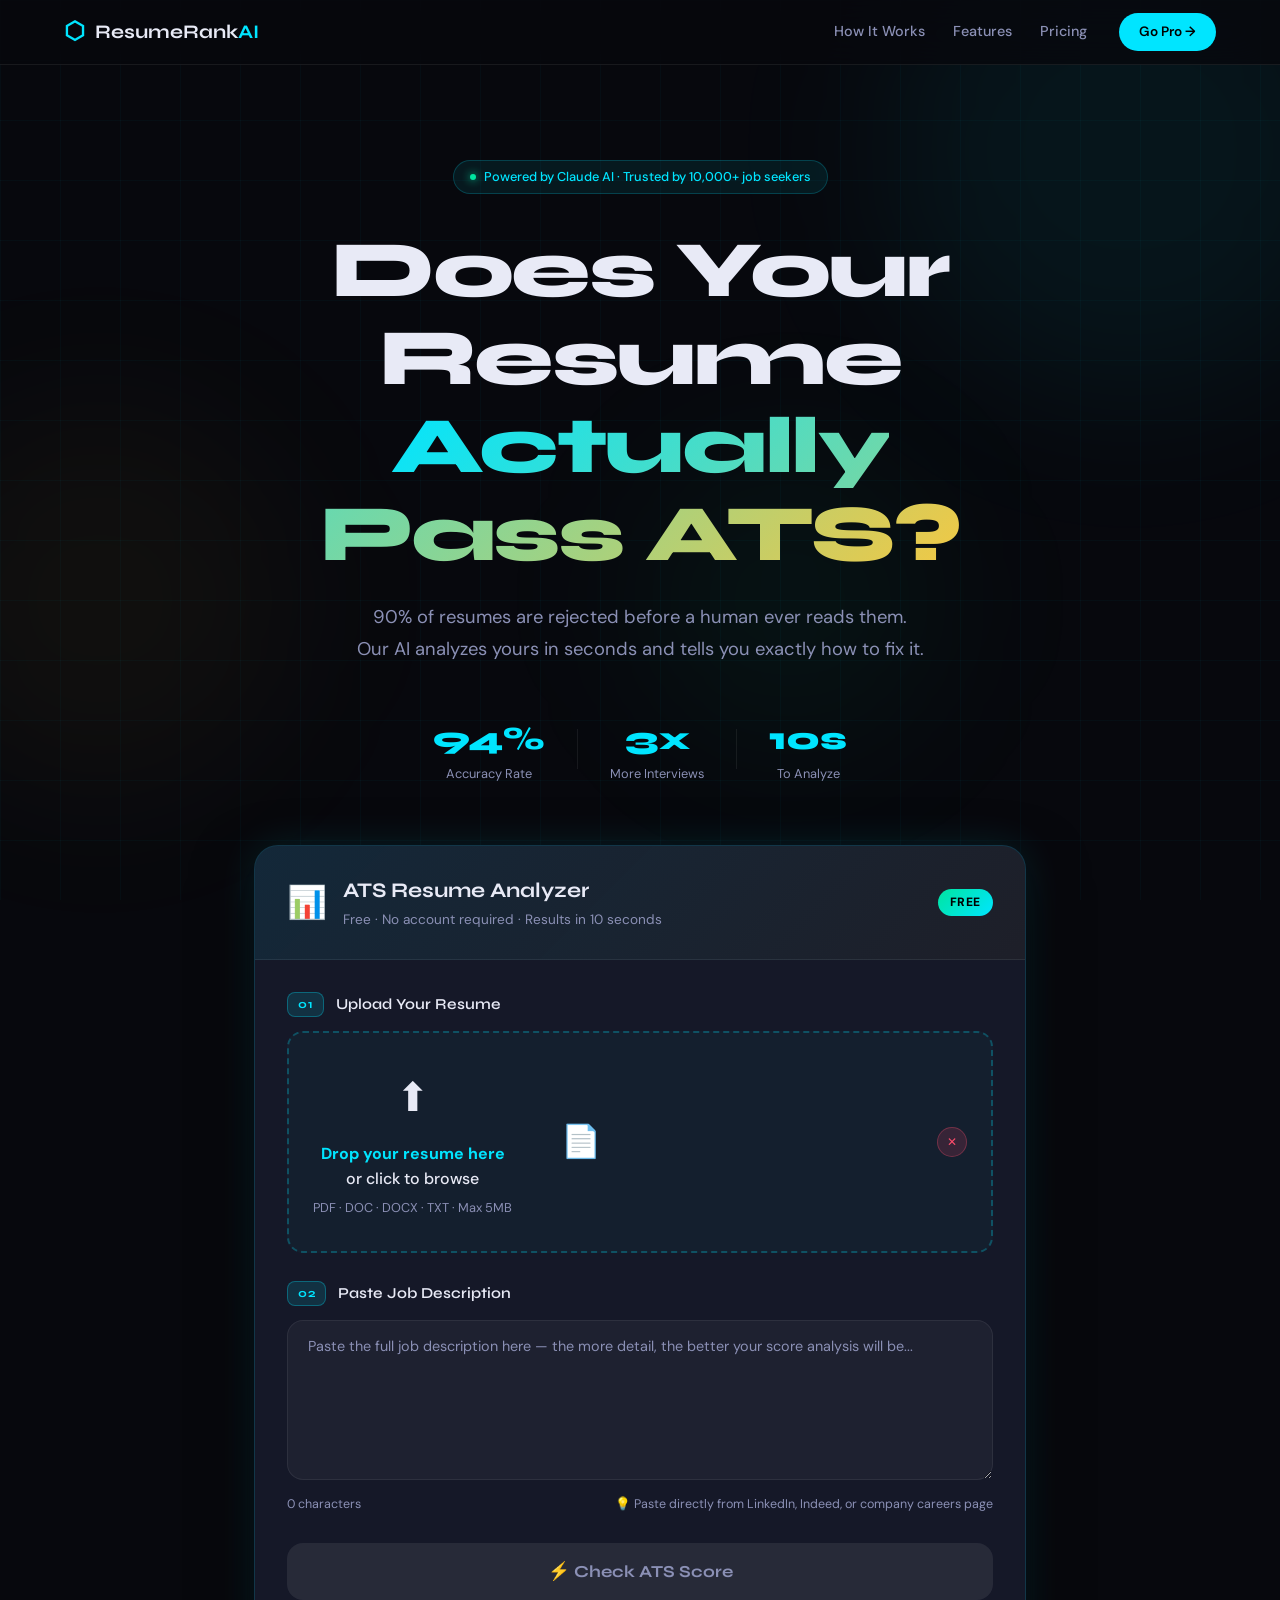
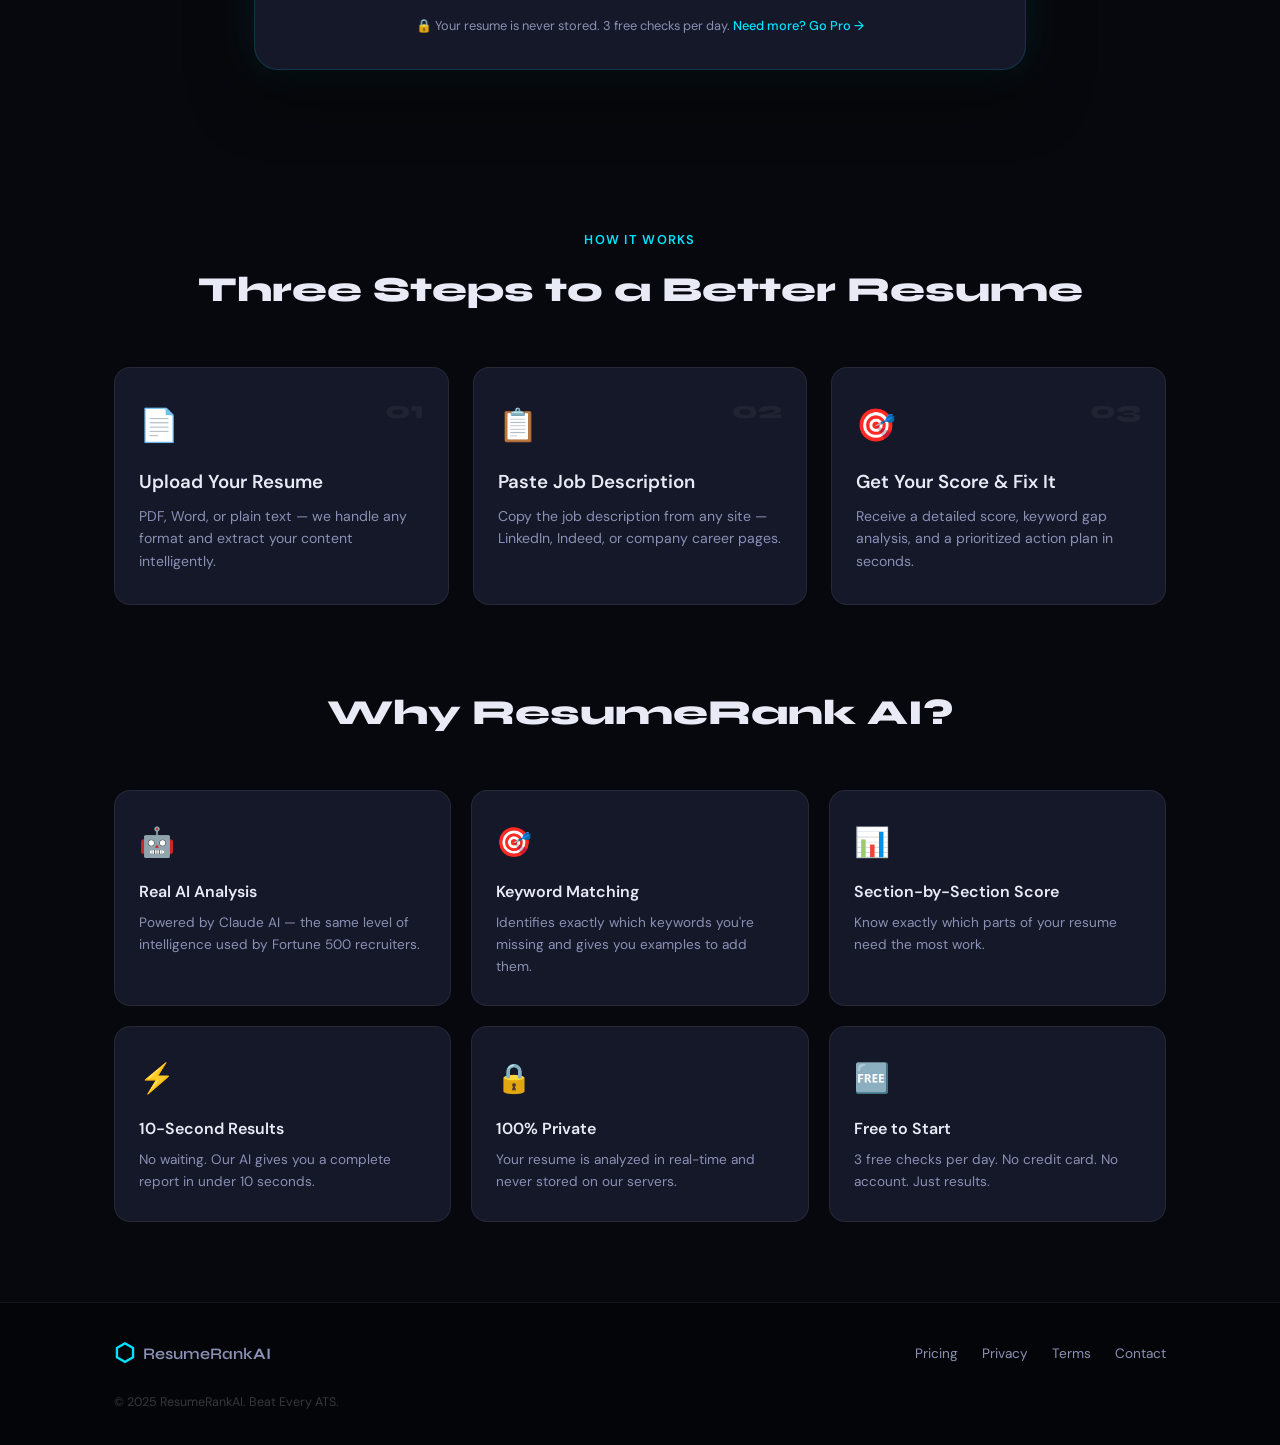
==== templates/index.html @ 1263a2ea "initial commit" ====
<!DOCTYPE html>
<html lang="en">
<head>
  <meta charset="UTF-8" />
  <meta name="viewport" content="width=device-width, initial-scale=1.0"/>
  <title>ResumeRank AI — Beat Every ATS System</title>
  <meta name="description" content="AI-powered ATS resume checker. Get your resume score, keyword analysis, and actionable suggestions to land more interviews."/>
  <link rel="preconnect" href="https://fonts.googleapis.com"/>
  <link href="https://fonts.googleapis.com/css2?family=Syne:wght@400;600;700;800&family=DM+Sans:ital,wght@0,300;0,400;0,500;1,300&display=swap" rel="stylesheet"/>
  <link rel="stylesheet" href="/static/css/style.css"/>
</head>
<body>

<!-- Animated background -->
<div class="bg-grid"></div>
<div class="orb orb-1"></div>
<div class="orb orb-2"></div>
<div class="orb orb-3"></div>

<!-- NAV -->
<nav class="navbar">
  <div class="nav-inner">
    <a href="/" class="logo">
      <span class="logo-icon">⬡</span>
      <span class="logo-text">ResumeRank<span class="logo-ai">AI</span></span>
    </a>
    <div class="nav-links">
      <a href="#how-it-works">How It Works</a>
      <a href="#features">Features</a>
      <a href="/pricing">Pricing</a>
    </div>
    <a href="/pricing" class="btn-nav">Go Pro →</a>
  </div>
</nav>

<!-- HERO -->
<section class="hero">
  <div class="hero-badge">
    <span class="badge-dot"></span>
    Powered by Claude AI · Trusted by 10,000+ job seekers
  </div>
  <h1 class="hero-title">
    Does Your Resume<br/>
    <span class="title-gradient">Actually Pass ATS?</span>
  </h1>
  <p class="hero-sub">
    90% of resumes are rejected before a human ever reads them.<br/>
    Our AI analyzes yours in seconds and tells you exactly how to fix it.
  </p>
  <div class="hero-stats">
    <div class="stat">
      <span class="stat-num">94%</span>
      <span class="stat-label">Accuracy Rate</span>
    </div>
    <div class="stat-divider"></div>
    <div class="stat">
      <span class="stat-num">3x</span>
      <span class="stat-label">More Interviews</span>
    </div>
    <div class="stat-divider"></div>
    <div class="stat">
      <span class="stat-num">10s</span>
      <span class="stat-label">To Analyze</span>
    </div>
  </div>
</section>

<!-- MAIN CHECKER CARD -->
<section class="checker-section">
  <div class="checker-card">
    <div class="card-header">
      <div class="card-title-row">
        <div class="card-icon">📊</div>
        <div>
          <h2 class="card-title">ATS Resume Analyzer</h2>
          <p class="card-subtitle">Free · No account required · Results in 10 seconds</p>
        </div>
        <div class="free-badge">FREE</div>
      </div>
    </div>

    <form id="ats-form" class="checker-form" enctype="multipart/form-data">

      <!-- STEP 1: Upload -->
      <div class="form-step active" id="step-upload">
        <div class="step-label"><span class="step-num">01</span> Upload Your Resume</div>
        <div class="drop-zone" id="drop-zone">
          <div class="drop-content" id="drop-content">
            <div class="drop-icon">⬆</div>
            <div class="drop-text">
              <strong>Drop your resume here</strong> or click to browse
            </div>
            <div class="drop-formats">PDF · DOC · DOCX · TXT · Max 5MB</div>
          </div>
          <div class="drop-preview" id="drop-preview" style="display:none;">
            <span class="file-icon" id="file-icon">📄</span>
            <div class="file-info">
              <span class="file-name" id="file-name"></span>
              <span class="file-size" id="file-size"></span>
            </div>
            <button type="button" class="file-remove" id="file-remove">✕</button>
          </div>
          <input type="file" id="resume-input" name="resume" accept=".pdf,.doc,.docx,.txt" hidden/>
        </div>
      </div>

      <!-- STEP 2: Job Description -->
      <div class="form-step" id="step-jd">
        <div class="step-label"><span class="step-num">02</span> Paste Job Description</div>
        <div class="jd-wrapper">
          <textarea
            id="job-description"
            name="job_description"
            placeholder="Paste the full job description here — the more detail, the better your score analysis will be..."
            rows="7"
          ></textarea>
          <div class="jd-footer">
            <span class="char-count" id="char-count">0 characters</span>
            <span class="jd-tip">💡 Paste directly from LinkedIn, Indeed, or company careers page</span>
          </div>
        </div>
      </div>

      <!-- SUBMIT -->
      <button type="submit" class="btn-check" id="check-btn" disabled>
        <span class="btn-text">
          <span class="btn-icon">⚡</span>
          Check ATS Score
        </span>
        <span class="btn-loading" style="display:none;">
          <span class="spinner"></span>
          Analyzing with AI...
        </span>
      </button>

      <p class="form-footer">
        🔒 Your resume is never stored. 3 free checks per day.
        <a href="/pricing">Need more? Go Pro →</a>
      </p>
    </form>
  </div>
</section>

<!-- RESULTS SECTION -->
<section class="results-section" id="results-section" style="display:none;">
  <div class="results-header">
    <h2 class="results-title">Your ATS Analysis Report</h2>
    <p class="results-sub">Here's how your resume performs against this job posting</p>
  </div>

  <!-- Score Card -->
  <div class="score-grid">
    <div class="score-card main-score">
      <div class="score-ring-wrapper">
        <svg class="score-ring" viewBox="0 0 120 120">
          <circle class="ring-bg" cx="60" cy="60" r="50"/>
          <circle class="ring-fill" id="ring-fill" cx="60" cy="60" r="50"
            stroke-dasharray="314"
            stroke-dashoffset="314"/>
        </svg>
        <div class="score-center">
          <span class="score-number" id="score-number">0</span>
          <span class="score-label">ATS Score</span>
        </div>
      </div>
      <div class="score-grade" id="score-grade">–</div>
      <p class="score-summary" id="score-summary"></p>
    </div>

    <div class="score-card keyword-card">
      <h3 class="mini-card-title">🎯 Keyword Match</h3>
      <div class="match-bar-wrapper">
        <div class="match-bar">
          <div class="match-fill" id="match-fill"></div>
        </div>
        <span class="match-pct" id="match-pct">0%</span>
      </div>
      <div class="keyword-groups">
        <div class="keyword-group">
          <span class="kg-label matched">✓ Matched</span>
          <div class="keyword-chips" id="matched-keywords"></div>
        </div>
        <div class="keyword-group">
          <span class="kg-label missing">✗ Missing</span>
          <div class="keyword-chips" id="missing-keywords"></div>
        </div>
      </div>
    </div>
  </div>

  <!-- Section Scores -->
  <div class="sections-card">
    <h3 class="section-card-title">📋 Resume Section Analysis</h3>
    <div class="sections-grid" id="sections-grid"></div>
  </div>

  <!-- Strengths & Quick Wins -->
  <div class="insights-grid">
    <div class="insights-card">
      <h3 class="insights-title">💪 Your Strengths</h3>
      <ul class="insights-list" id="strengths-list"></ul>
    </div>
    <div class="insights-card accent">
      <h3 class="insights-title">⚡ Quick Wins</h3>
      <ul class="insights-list" id="quickwins-list"></ul>
    </div>
  </div>

  <!-- Suggestions -->
  <div class="suggestions-card">
    <h3 class="suggestions-title">🚀 Action Plan — What To Improve</h3>
    <div class="suggestions-list" id="suggestions-list"></div>
  </div>

  <!-- CTA -->
  <div class="results-cta">
    <div class="cta-text">
      <h3>Want Unlimited Checks & Deeper Analysis?</h3>
      <p>Pro users get unlimited checks, cover letter analysis, LinkedIn optimization, and priority AI processing.</p>
    </div>
    <a href="/pricing" class="btn-pro">Upgrade to Pro →</a>
    <button class="btn-recheck" id="btn-recheck">Check Another Resume</button>
  </div>
</section>

<!-- HOW IT WORKS -->
<section class="how-section" id="how-it-works">
  <div class="how-label">How It Works</div>
  <h2 class="how-title">Three Steps to a Better Resume</h2>
  <div class="how-grid">
    <div class="how-card">
      <div class="how-num">01</div>
      <div class="how-icon">📄</div>
      <h3>Upload Your Resume</h3>
      <p>PDF, Word, or plain text — we handle any format and extract your content intelligently.</p>
    </div>
    <div class="how-card">
      <div class="how-num">02</div>
      <div class="how-icon">📋</div>
      <h3>Paste Job Description</h3>
      <p>Copy the job description from any site — LinkedIn, Indeed, or company career pages.</p>
    </div>
    <div class="how-card">
      <div class="how-num">03</div>
      <div class="how-icon">🎯</div>
      <h3>Get Your Score & Fix It</h3>
      <p>Receive a detailed score, keyword gap analysis, and a prioritized action plan in seconds.</p>
    </div>
  </div>
</section>

<!-- FEATURES -->
<section class="features-section" id="features">
  <h2 class="features-title">Why ResumeRank AI?</h2>
  <div class="features-grid">
    <div class="feature-card">
      <span class="feature-icon">🤖</span>
      <h4>Real AI Analysis</h4>
      <p>Powered by Claude AI — the same level of intelligence used by Fortune 500 recruiters.</p>
    </div>
    <div class="feature-card">
      <span class="feature-icon">🎯</span>
      <h4>Keyword Matching</h4>
      <p>Identifies exactly which keywords you're missing and gives you examples to add them.</p>
    </div>
    <div class="feature-card">
      <span class="feature-icon">📊</span>
      <h4>Section-by-Section Score</h4>
      <p>Know exactly which parts of your resume need the most work.</p>
    </div>
    <div class="feature-card">
      <span class="feature-icon">⚡</span>
      <h4>10-Second Results</h4>
      <p>No waiting. Our AI gives you a complete report in under 10 seconds.</p>
    </div>
    <div class="feature-card">
      <span class="feature-icon">🔒</span>
      <h4>100% Private</h4>
      <p>Your resume is analyzed in real-time and never stored on our servers.</p>
    </div>
    <div class="feature-card">
      <span class="feature-icon">🆓</span>
      <h4>Free to Start</h4>
      <p>3 free checks per day. No credit card. No account. Just results.</p>
    </div>
  </div>
</section>

<!-- FOOTER -->
<footer class="footer">
  <div class="footer-inner">
    <div class="footer-logo">
      <span class="logo-icon">⬡</span>
      <span>ResumeRank<strong>AI</strong></span>
    </div>
    <div class="footer-links">
      <a href="/pricing">Pricing</a>
      <a href="#">Privacy</a>
      <a href="#">Terms</a>
      <a href="#">Contact</a>
    </div>
    <p class="footer-copy">© 2025 ResumeRankAI. Beat Every ATS.</p>
  </div>
</footer>

<!-- ERROR TOAST -->
<div class="toast" id="error-toast">
  <span class="toast-icon">⚠</span>
  <span class="toast-msg" id="toast-msg"></span>
</div>

<script src="/static/js/main.js"></script>
</body>
</html>
---- static/css/style.css ----
/* ─── RESET & BASE ─────────────────────────────────── */
*, *::before, *::after { box-sizing: border-box; margin: 0; padding: 0; }

:root {
  --bg:      #07080d;
  --bg2:     #0d0f1a;
  --bg3:     #12152a;
  --surface: #151828;
  --border:  rgba(255,255,255,0.07);
  --cyan:    #00e5ff;
  --cyan2:   #00b8d9;
  --gold:    #f5c842;
  --green:   #00e5a0;
  --red:     #ff4d6d;
  --text:    #e8eaf6;
  --muted:   #8b90b5;
  --font-display: 'Syne', sans-serif;
  --font-body:    'DM Sans', sans-serif;
  --radius:  16px;
  --radius-sm: 8px;
  --shadow:  0 24px 60px rgba(0,0,0,0.5);
  --glow:    0 0 40px rgba(0,229,255,0.12);
}

html { scroll-behavior: smooth; }

body {
  background: var(--bg);
  color: var(--text);
  font-family: var(--font-body);
  font-size: 16px;
  line-height: 1.6;
  overflow-x: hidden;
  min-height: 100vh;
}

a { color: var(--cyan); text-decoration: none; }
a:hover { opacity: 0.85; }

/* ─── ANIMATED BACKGROUND ──────────────────────────── */
.bg-grid {
  position: fixed; inset: 0; z-index: 0;
  background-image:
    linear-gradient(rgba(0,229,255,0.03) 1px, transparent 1px),
    linear-gradient(90deg, rgba(0,229,255,0.03) 1px, transparent 1px);
  background-size: 60px 60px;
  pointer-events: none;
}

.orb {
  position: fixed; border-radius: 50%;
  filter: blur(80px); pointer-events: none; z-index: 0;
  animation: drift 20s ease-in-out infinite alternate;
}
.orb-1 { width: 500px; height: 500px; background: rgba(0,229,255,0.06); top: -100px; right: -100px; animation-delay: 0s; }
.orb-2 { width: 400px; height: 400px; background: rgba(245,200,66,0.04); bottom: 100px; left: -100px; animation-delay: -7s; }
.orb-3 { width: 300px; height: 300px; background: rgba(0,229,160,0.05); top: 50%; left: 50%; animation-delay: -14s; }

@keyframes drift {
  from { transform: translate(0, 0) scale(1); }
  to   { transform: translate(40px, 30px) scale(1.1); }
}

/* ─── NAVBAR ────────────────────────────────────────── */
.navbar {
  position: fixed; top: 0; left: 0; right: 0; z-index: 100;
  background: rgba(7,8,13,0.8);
  backdrop-filter: blur(20px);
  border-bottom: 1px solid var(--border);
}
.nav-inner {
  max-width: 1200px; margin: 0 auto; padding: 0 24px;
  display: flex; align-items: center; height: 64px; gap: 32px;
}
.logo {
  display: flex; align-items: center; gap: 10px;
  font-family: var(--font-display); font-weight: 700;
  font-size: 1.2rem; color: var(--text) !important;
}
.logo-icon { font-size: 1.5rem; color: var(--cyan); }
.logo-ai { color: var(--cyan); }
.nav-links {
  display: flex; gap: 28px; margin-left: auto;
}
.nav-links a {
  color: var(--muted); font-size: 0.9rem; font-weight: 500;
  transition: color 0.2s;
}
.nav-links a:hover { color: var(--text); }
.btn-nav {
  background: var(--cyan); color: #000 !important;
  padding: 8px 20px; border-radius: 100px;
  font-weight: 600; font-size: 0.85rem; white-space: nowrap;
  transition: opacity 0.2s, transform 0.2s;
}
.btn-nav:hover { opacity: 0.9; transform: translateY(-1px); }

/* ─── HERO ──────────────────────────────────────────── */
.hero {
  position: relative; z-index: 1;
  text-align: center;
  padding: 160px 24px 60px;
  max-width: 860px; margin: 0 auto;
}
.hero-badge {
  display: inline-flex; align-items: center; gap: 8px;
  background: rgba(0,229,255,0.08);
  border: 1px solid rgba(0,229,255,0.2);
  color: var(--cyan); border-radius: 100px;
  padding: 6px 16px; font-size: 0.8rem; font-weight: 500;
  margin-bottom: 32px;
  animation: fadeUp 0.6s ease both;
}
.badge-dot {
  width: 6px; height: 6px; background: var(--green);
  border-radius: 50%; box-shadow: 0 0 8px var(--green);
  animation: pulse 2s infinite;
}
@keyframes pulse {
  0%, 100% { opacity: 1; }
  50% { opacity: 0.4; }
}

.hero-title {
  font-family: var(--font-display); font-weight: 800;
  font-size: clamp(2.8rem, 7vw, 5rem);
  line-height: 1.1; letter-spacing: -0.03em;
  color: var(--text);
  animation: fadeUp 0.6s 0.1s ease both;
}
.title-gradient {
  background: linear-gradient(135deg, var(--cyan) 0%, var(--gold) 100%);
  -webkit-background-clip: text; -webkit-text-fill-color: transparent;
  background-clip: text;
}
.hero-sub {
  margin-top: 24px; font-size: 1.15rem;
  color: var(--muted); line-height: 1.7;
  animation: fadeUp 0.6s 0.2s ease both;
}
.hero-stats {
  display: flex; align-items: center; justify-content: center;
  gap: 32px; margin-top: 48px;
  animation: fadeUp 0.6s 0.3s ease both;
}
.stat { display: flex; flex-direction: column; align-items: center; }
.stat-num {
  font-family: var(--font-display); font-weight: 800;
  font-size: 2rem; color: var(--cyan);
}
.stat-label { font-size: 0.8rem; color: var(--muted); }
.stat-divider { width: 1px; height: 40px; background: var(--border); }

@keyframes fadeUp {
  from { opacity: 0; transform: translateY(20px); }
  to   { opacity: 1; transform: translateY(0); }
}

/* ─── CHECKER CARD ──────────────────────────────────── */
.checker-section {
  position: relative; z-index: 1;
  max-width: 820px; margin: 0 auto;
  padding: 0 24px 80px;
}
.checker-card {
  background: var(--surface);
  border: 1px solid rgba(0,229,255,0.15);
  border-radius: 24px;
  box-shadow: var(--shadow), var(--glow);
  overflow: hidden;
  animation: fadeUp 0.6s 0.4s ease both;
}
.card-header {
  background: linear-gradient(135deg, rgba(0,229,255,0.08), rgba(245,200,66,0.04));
  padding: 28px 32px;
  border-bottom: 1px solid var(--border);
}
.card-title-row {
  display: flex; align-items: center; gap: 16px;
}
.card-icon { font-size: 2rem; }
.card-title {
  font-family: var(--font-display); font-weight: 700;
  font-size: 1.3rem;
}
.card-subtitle { color: var(--muted); font-size: 0.85rem; margin-top: 2px; }
.free-badge {
  margin-left: auto;
  background: linear-gradient(135deg, var(--green), var(--cyan));
  color: #000; font-weight: 800; font-size: 0.75rem;
  padding: 4px 12px; border-radius: 100px; letter-spacing: 0.05em;
}

.checker-form { padding: 32px; display: flex; flex-direction: column; gap: 28px; }

.form-step { animation: fadeUp 0.4s ease both; }
.step-label {
  display: flex; align-items: center; gap: 12px;
  font-family: var(--font-display); font-weight: 600;
  font-size: 0.95rem; margin-bottom: 14px;
}
.step-num {
  background: rgba(0,229,255,0.12); color: var(--cyan);
  border: 1px solid rgba(0,229,255,0.3);
  border-radius: 8px; padding: 2px 10px;
  font-size: 0.75rem; font-weight: 700; letter-spacing: 0.05em;
}

/* Drop Zone */
.drop-zone {
  border: 2px dashed rgba(0,229,255,0.25);
  border-radius: var(--radius);
  background: rgba(0,229,255,0.03);
  cursor: pointer; transition: all 0.3s;
  position: relative; min-height: 140px;
  display: flex; align-items: center; justify-content: center;
}
.drop-zone:hover, .drop-zone.drag-over {
  border-color: var(--cyan);
  background: rgba(0,229,255,0.07);
  box-shadow: 0 0 20px rgba(0,229,255,0.1);
}
.drop-content {
  text-align: center; padding: 32px 24px;
}
.drop-icon {
  font-size: 2.5rem; margin-bottom: 12px;
  animation: bounce 2s ease-in-out infinite;
}
@keyframes bounce {
  0%, 100% { transform: translateY(0); }
  50% { transform: translateY(-6px); }
}
.drop-text { font-weight: 500; margin-bottom: 6px; }
.drop-text strong { color: var(--cyan); }
.drop-formats { font-size: 0.8rem; color: var(--muted); }

.drop-preview {
  display: flex !important; align-items: center; gap: 16px;
  padding: 20px 24px; width: 100%;
}
.file-icon { font-size: 2rem; }
.file-info { flex: 1; }
.file-name { display: block; font-weight: 600; color: var(--text); }
.file-size { font-size: 0.8rem; color: var(--muted); }
.file-remove {
  background: rgba(255,77,109,0.15); border: 1px solid rgba(255,77,109,0.3);
  color: var(--red); border-radius: 50%; width: 30px; height: 30px;
  cursor: pointer; font-size: 0.75rem; transition: all 0.2s;
  display: flex; align-items: center; justify-content: center;
}
.file-remove:hover { background: rgba(255,77,109,0.3); }

/* Textarea */
.jd-wrapper { position: relative; }
textarea {
  width: 100%; background: rgba(255,255,255,0.04);
  border: 1px solid var(--border); border-radius: var(--radius);
  color: var(--text); font-family: var(--font-body); font-size: 0.9rem;
  padding: 16px 20px; resize: vertical; min-height: 160px;
  transition: border-color 0.2s;
  outline: none;
}
textarea::placeholder { color: var(--muted); }
textarea:focus { border-color: rgba(0,229,255,0.4); box-shadow: 0 0 0 3px rgba(0,229,255,0.08); }
.jd-footer {
  display: flex; justify-content: space-between; align-items: center;
  margin-top: 8px; font-size: 0.78rem; color: var(--muted);
  flex-wrap: wrap; gap: 8px;
}

/* Check Button */
.btn-check {
  width: 100%;
  background: linear-gradient(135deg, var(--cyan) 0%, var(--cyan2) 100%);
  color: #000; font-family: var(--font-display); font-weight: 700;
  font-size: 1.05rem; border: none; border-radius: var(--radius);
  padding: 18px 32px; cursor: pointer;
  transition: all 0.3s; position: relative; overflow: hidden;
  display: flex; align-items: center; justify-content: center; gap: 10px;
}
.btn-check:disabled {
  background: rgba(255,255,255,0.08);
  color: var(--muted); cursor: not-allowed;
}
.btn-check:not(:disabled):hover {
  transform: translateY(-2px);
  box-shadow: 0 12px 40px rgba(0,229,255,0.35);
}
.btn-check:not(:disabled)::after {
  content: ''; position: absolute; inset: 0;
  background: linear-gradient(135deg, rgba(255,255,255,0.15), transparent);
  pointer-events: none;
}
.btn-icon { font-size: 1.1rem; }
.btn-loading { display: flex; align-items: center; gap: 12px; }

/* Spinner */
.spinner {
  width: 18px; height: 18px; border: 2px solid rgba(0,0,0,0.3);
  border-top-color: #000; border-radius: 50%;
  animation: spin 0.8s linear infinite; display: inline-block;
}
@keyframes spin { to { transform: rotate(360deg); } }

.form-footer {
  text-align: center; font-size: 0.8rem; color: var(--muted);
  margin-top: -12px;
}
.form-footer a { color: var(--cyan); font-weight: 500; }

/* ─── RESULTS SECTION ───────────────────────────────── */
.results-section {
  position: relative; z-index: 1;
  max-width: 960px; margin: 0 auto;
  padding: 0 24px 80px;
  animation: fadeUp 0.6s ease both;
}
.results-header {
  text-align: center; margin-bottom: 40px;
}
.results-title {
  font-family: var(--font-display); font-weight: 800; font-size: 2rem;
}
.results-sub { color: var(--muted); margin-top: 8px; }

/* Score Grid */
.score-grid {
  display: grid; grid-template-columns: 1fr 1.6fr;
  gap: 20px; margin-bottom: 20px;
}
.score-card {
  background: var(--surface);
  border: 1px solid var(--border);
  border-radius: var(--radius); padding: 28px;
}
.main-score {
  display: flex; flex-direction: column; align-items: center; text-align: center;
  border-color: rgba(0,229,255,0.2);
  box-shadow: var(--glow);
}
.score-ring-wrapper { position: relative; width: 140px; height: 140px; }
.score-ring { transform: rotate(-90deg); }
.ring-bg { fill: none; stroke: rgba(255,255,255,0.06); stroke-width: 8; }
.ring-fill {
  fill: none; stroke: var(--cyan); stroke-width: 8;
  stroke-linecap: round;
  transition: stroke-dashoffset 1.5s cubic-bezier(0.4, 0, 0.2, 1);
  filter: drop-shadow(0 0 6px var(--cyan));
}
.score-center {
  position: absolute; inset: 0;
  display: flex; flex-direction: column; align-items: center; justify-content: center;
}
.score-number {
  font-family: var(--font-display); font-weight: 800; font-size: 2.2rem;
  color: var(--cyan); line-height: 1;
}
.score-label { font-size: 0.7rem; color: var(--muted); margin-top: 2px; }
.score-grade {
  font-family: var(--font-display); font-weight: 800; font-size: 3rem;
  color: var(--gold); margin-top: 12px;
}
.score-summary {
  font-size: 0.85rem; color: var(--muted); margin-top: 12px; line-height: 1.5;
}

/* Keyword Card */
.keyword-card h3 { color: var(--text); margin-bottom: 16px; font-size: 1rem; }
.mini-card-title { font-weight: 600; font-size: 1rem; margin-bottom: 16px; }
.match-bar-wrapper {
  display: flex; align-items: center; gap: 12px; margin-bottom: 20px;
}
.match-bar {
  flex: 1; height: 8px; background: rgba(255,255,255,0.08); border-radius: 100px; overflow: hidden;
}
.match-fill {
  height: 100%; background: linear-gradient(90deg, var(--cyan), var(--green));
  border-radius: 100px; transition: width 1s ease; width: 0%;
}
.match-pct { font-weight: 700; color: var(--cyan); font-size: 0.9rem; white-space: nowrap; }
.keyword-groups { display: flex; flex-direction: column; gap: 16px; }
.keyword-group {}
.kg-label {
  font-size: 0.75rem; font-weight: 600; letter-spacing: 0.04em;
  display: block; margin-bottom: 8px;
}
.kg-label.matched { color: var(--green); }
.kg-label.missing { color: var(--red); }
.keyword-chips { display: flex; flex-wrap: wrap; gap: 6px; }
.chip {
  font-size: 0.75rem; padding: 3px 10px; border-radius: 100px;
  font-weight: 500;
}
.chip-match { background: rgba(0,229,160,0.12); color: var(--green); border: 1px solid rgba(0,229,160,0.25); }
.chip-miss  { background: rgba(255,77,109,0.1); color: var(--red); border: 1px solid rgba(255,77,109,0.25); }

/* Sections Card */
.sections-card {
  background: var(--surface); border: 1px solid var(--border);
  border-radius: var(--radius); padding: 28px; margin-bottom: 20px;
}
.section-card-title { font-weight: 600; margin-bottom: 20px; }
.sections-grid { display: grid; grid-template-columns: repeat(auto-fit, minmax(160px, 1fr)); gap: 16px; }
.section-item {
  background: rgba(255,255,255,0.03); border-radius: var(--radius-sm);
  padding: 16px; display: flex; flex-direction: column; gap: 8px;
}
.section-name { font-size: 0.8rem; color: var(--muted); }
.section-bar {
  height: 4px; background: rgba(255,255,255,0.08); border-radius: 100px; overflow: hidden;
}
.section-bar-fill { height: 100%; border-radius: 100px; transition: width 1s ease; }
.bar-good { background: var(--green); }
.bar-warn { background: var(--gold); }
.bar-miss { background: var(--red); }
.section-score { font-family: var(--font-display); font-weight: 700; font-size: 1.1rem; }
.section-note { font-size: 0.75rem; color: var(--muted); line-height: 1.4; }

/* Insights Grid */
.insights-grid { display: grid; grid-template-columns: 1fr 1fr; gap: 20px; margin-bottom: 20px; }
.insights-card {
  background: var(--surface); border: 1px solid var(--border);
  border-radius: var(--radius); padding: 24px;
}
.insights-card.accent { border-color: rgba(0,229,255,0.2); }
.insights-title { font-weight: 600; margin-bottom: 16px; font-size: 1rem; }
.insights-list { list-style: none; display: flex; flex-direction: column; gap: 10px; }
.insights-list li {
  font-size: 0.88rem; color: var(--muted); padding-left: 20px; position: relative; line-height: 1.5;
}
.insights-list li::before {
  content: '→'; position: absolute; left: 0; color: var(--cyan);
}

/* Suggestions */
.suggestions-card {
  background: var(--surface); border: 1px solid var(--border);
  border-radius: var(--radius); padding: 28px; margin-bottom: 24px;
}
.suggestions-title { font-weight: 600; margin-bottom: 20px; }
.suggestion-item {
  border: 1px solid var(--border); border-radius: var(--radius-sm);
  padding: 18px 20px; margin-bottom: 12px;
  display: grid; grid-template-columns: auto 1fr; gap: 14px;
  transition: border-color 0.2s;
}
.suggestion-item:hover { border-color: rgba(0,229,255,0.2); }
.priority-badge {
  font-size: 0.7rem; font-weight: 700; letter-spacing: 0.05em;
  padding: 3px 10px; border-radius: 100px; height: fit-content; white-space: nowrap;
}
.priority-high { background: rgba(255,77,109,0.15); color: var(--red); border: 1px solid rgba(255,77,109,0.3); }
.priority-medium { background: rgba(245,200,66,0.15); color: var(--gold); border: 1px solid rgba(245,200,66,0.3); }
.priority-low { background: rgba(0,229,160,0.12); color: var(--green); border: 1px solid rgba(0,229,160,0.25); }
.suggestion-body {}
.suggestion-cat { font-size: 0.72rem; color: var(--muted); text-transform: uppercase; letter-spacing: 0.05em; margin-bottom: 4px; }
.suggestion-title { font-weight: 600; font-size: 0.95rem; margin-bottom: 4px; }
.suggestion-desc { font-size: 0.85rem; color: var(--muted); line-height: 1.5; }
.suggestion-example {
  margin-top: 8px; font-size: 0.8rem;
  background: rgba(0,229,255,0.06); border-left: 2px solid var(--cyan);
  padding: 6px 12px; border-radius: 0 6px 6px 0; color: var(--text);
}

/* Results CTA */
.results-cta {
  background: linear-gradient(135deg, rgba(0,229,255,0.08), rgba(245,200,66,0.05));
  border: 1px solid rgba(0,229,255,0.2);
  border-radius: var(--radius); padding: 32px;
  display: flex; align-items: center; gap: 24px; flex-wrap: wrap;
}
.cta-text { flex: 1; min-width: 200px; }
.cta-text h3 { font-family: var(--font-display); font-weight: 700; margin-bottom: 6px; }
.cta-text p { font-size: 0.85rem; color: var(--muted); }
.btn-pro {
  background: linear-gradient(135deg, var(--gold), #e5a000);
  color: #000 !important; font-weight: 700; font-size: 0.9rem;
  padding: 12px 28px; border-radius: 100px;
  transition: all 0.2s; white-space: nowrap;
}
.btn-pro:hover { transform: translateY(-2px); box-shadow: 0 8px 30px rgba(245,200,66,0.35); }
.btn-recheck {
  background: transparent; border: 1px solid var(--border);
  color: var(--muted); font-size: 0.85rem; padding: 12px 24px;
  border-radius: 100px; cursor: pointer; transition: all 0.2s;
  font-family: var(--font-body);
}
.btn-recheck:hover { border-color: var(--text); color: var(--text); }

/* ─── HOW IT WORKS ──────────────────────────────────── */
.how-section {
  position: relative; z-index: 1;
  max-width: 1100px; margin: 0 auto; padding: 80px 24px;
  text-align: center;
}
.how-label {
  color: var(--cyan); font-size: 0.8rem; font-weight: 600;
  letter-spacing: 0.1em; text-transform: uppercase; margin-bottom: 12px;
}
.how-title {
  font-family: var(--font-display); font-weight: 800; font-size: 2.2rem;
  margin-bottom: 48px;
}
.how-grid { display: grid; grid-template-columns: repeat(3, 1fr); gap: 24px; }
.how-card {
  background: var(--surface); border: 1px solid var(--border);
  border-radius: var(--radius); padding: 32px 24px; text-align: left;
  position: relative; transition: border-color 0.3s, transform 0.3s;
}
.how-card:hover { border-color: rgba(0,229,255,0.3); transform: translateY(-4px); }
.how-num {
  position: absolute; top: 24px; right: 24px;
  font-family: var(--font-display); font-weight: 800; font-size: 1.5rem;
  color: rgba(255,255,255,0.05);
}
.how-icon { font-size: 2rem; margin-bottom: 16px; }
.how-card h3 { font-weight: 600; margin-bottom: 8px; }
.how-card p { font-size: 0.88rem; color: var(--muted); line-height: 1.6; }

/* ─── FEATURES ──────────────────────────────────────── */
.features-section {
  position: relative; z-index: 1;
  max-width: 1100px; margin: 0 auto; padding: 0 24px 80px;
  text-align: center;
}
.features-title {
  font-family: var(--font-display); font-weight: 800; font-size: 2.2rem;
  margin-bottom: 48px;
}
.features-grid { display: grid; grid-template-columns: repeat(3, 1fr); gap: 20px; }
.feature-card {
  background: var(--surface); border: 1px solid var(--border);
  border-radius: var(--radius); padding: 28px 24px; text-align: left;
  transition: all 0.3s;
}
.feature-card:hover { border-color: rgba(0,229,255,0.25); transform: translateY(-3px); }
.feature-icon { font-size: 1.8rem; display: block; margin-bottom: 14px; }
.feature-card h4 { font-weight: 600; margin-bottom: 8px; }
.feature-card p { font-size: 0.85rem; color: var(--muted); line-height: 1.6; }

/* ─── PRICING ───────────────────────────────────────── */
.pricing-hero {
  position: relative; z-index: 1;
  text-align: center; padding: 140px 24px 60px;
}
.pricing-badge {
  display: inline-block;
  background: rgba(0,229,255,0.08); border: 1px solid rgba(0,229,255,0.2);
  color: var(--cyan); border-radius: 100px; padding: 6px 20px;
  font-size: 0.8rem; font-weight: 600; margin-bottom: 20px;
}
.pricing-title {
  font-family: var(--font-display); font-weight: 800; font-size: 3rem;
  margin-bottom: 16px;
}
.pricing-sub { color: var(--muted); font-size: 1.1rem; }

.pricing-section {
  position: relative; z-index: 1;
  max-width: 1100px; margin: 0 auto; padding: 0 24px 80px;
}
.pricing-grid {
  display: grid; grid-template-columns: 1fr 1.1fr 1fr;
  gap: 20px; margin-bottom: 80px; align-items: start;
}
.pricing-card {
  background: var(--surface); border: 1px solid var(--border);
  border-radius: 20px; padding: 32px 28px; position: relative;
  transition: all 0.3s;
}
.pricing-card:hover { transform: translateY(-4px); }
.pricing-card.featured {
  border-color: rgba(0,229,255,0.35);
  box-shadow: var(--glow);
  background: linear-gradient(160deg, rgba(0,229,255,0.06) 0%, var(--surface) 100%);
}
.plan-badge-top {
  position: absolute; top: -12px; left: 50%; transform: translateX(-50%);
  background: var(--cyan); color: #000; font-size: 0.72rem; font-weight: 700;
  padding: 4px 16px; border-radius: 100px; white-space: nowrap;
}
.plan-header { text-align: center; margin-bottom: 24px; }
.plan-icon { font-size: 2rem; display: block; margin-bottom: 12px; }
.plan-name { font-family: var(--font-display); font-weight: 700; font-size: 1.3rem; margin-bottom: 12px; }
.plan-price { margin-bottom: 8px; }
.price-num {
  font-family: var(--font-display); font-weight: 800; font-size: 3rem;
  color: var(--text);
}
.pricing-card.featured .price-num { color: var(--cyan); }
.price-per { color: var(--muted); font-size: 0.9rem; }
.plan-desc { color: var(--muted); font-size: 0.85rem; }
.plan-features { list-style: none; margin-bottom: 28px; display: flex; flex-direction: column; gap: 10px; }
.feat-item { font-size: 0.88rem; padding: 4px 0; }
.feat-item.included { color: var(--text); }
.feat-item.excluded { color: rgba(255,255,255,0.2); }
.btn-plan {
  display: block; text-align: center; padding: 14px 24px;
  border-radius: 12px; font-weight: 700; font-size: 0.95rem;
  transition: all 0.2s; cursor: pointer;
}
.btn-plan.free {
  background: rgba(255,255,255,0.08); color: var(--text);
  border: 1px solid var(--border);
}
.btn-plan.free:hover { background: rgba(255,255,255,0.14); }
.btn-plan.pro {
  background: linear-gradient(135deg, var(--cyan), var(--cyan2));
  color: #000 !important;
}
.btn-plan.pro:hover { transform: translateY(-2px); box-shadow: 0 8px 30px rgba(0,229,255,0.35); }
.btn-plan.enterprise {
  background: rgba(245,200,66,0.12); color: var(--gold);
  border: 1px solid rgba(245,200,66,0.3);
}
.btn-plan.enterprise:hover { background: rgba(245,200,66,0.2); }
.plan-guarantee { text-align: center; font-size: 0.78rem; color: var(--muted); margin-top: 10px; }

/* FAQ */
.faq-section { margin-top: 48px; }
.faq-title {
  font-family: var(--font-display); font-weight: 700; font-size: 1.8rem;
  text-align: center; margin-bottom: 36px;
}
.faq-grid { display: grid; grid-template-columns: 1fr 1fr; gap: 20px; }
.faq-item {
  background: var(--surface); border: 1px solid var(--border);
  border-radius: var(--radius); padding: 24px;
}
.faq-item h4 { font-weight: 600; margin-bottom: 8px; font-size: 0.95rem; }
.faq-item p { font-size: 0.85rem; color: var(--muted); line-height: 1.6; }

/* ─── FOOTER ────────────────────────────────────────── */
.footer {
  position: relative; z-index: 1;
  border-top: 1px solid var(--border);
  background: rgba(0,0,0,0.3);
}
.footer-inner {
  max-width: 1100px; margin: 0 auto;
  padding: 32px 24px;
  display: flex; align-items: center; flex-wrap: wrap; gap: 20px;
}
.footer-logo {
  display: flex; align-items: center; gap: 8px;
  font-family: var(--font-display); font-weight: 600;
  font-size: 1rem; color: var(--muted);
}
.footer-logo .logo-icon { color: var(--cyan); }
.footer-links {
  display: flex; gap: 24px; margin-left: auto;
}
.footer-links a { color: var(--muted); font-size: 0.85rem; }
.footer-links a:hover { color: var(--text); }
.footer-copy { width: 100%; font-size: 0.78rem; color: rgba(255,255,255,0.2); }

/* ─── TOAST ─────────────────────────────────────────── */
.toast {
  position: fixed; bottom: 24px; right: 24px; z-index: 9999;
  background: #1a1c2e; border: 1px solid rgba(255,77,109,0.4);
  color: var(--red); border-radius: var(--radius-sm);
  padding: 14px 20px; font-size: 0.88rem;
  display: flex; align-items: center; gap: 10px;
  max-width: 360px; box-shadow: 0 8px 30px rgba(0,0,0,0.5);
  transform: translateY(80px); opacity: 0;
  transition: all 0.35s cubic-bezier(0.34, 1.56, 0.64, 1);
  pointer-events: none;
}
.toast.show { transform: translateY(0); opacity: 1; pointer-events: auto; }
.toast-icon { font-size: 1rem; }

/* ─── RESPONSIVE ────────────────────────────────────── */
@media (max-width: 768px) {
  .nav-links { display: none; }
  .hero-stats { gap: 20px; }
  .score-grid { grid-template-columns: 1fr; }
  .insights-grid { grid-template-columns: 1fr; }
  .how-grid { grid-template-columns: 1fr; }
  .features-grid { grid-template-columns: 1fr 1fr; }
  .pricing-grid { grid-template-columns: 1fr; }
  .faq-grid { grid-template-columns: 1fr; }
  .results-cta { flex-direction: column; text-align: center; }
  .checker-form { padding: 20px; }
  .card-header { padding: 20px; }
}

@media (max-width: 480px) {
  .features-grid { grid-template-columns: 1fr; }
  .hero-title { font-size: 2.2rem; }
  .card-title-row { flex-wrap: wrap; }
}
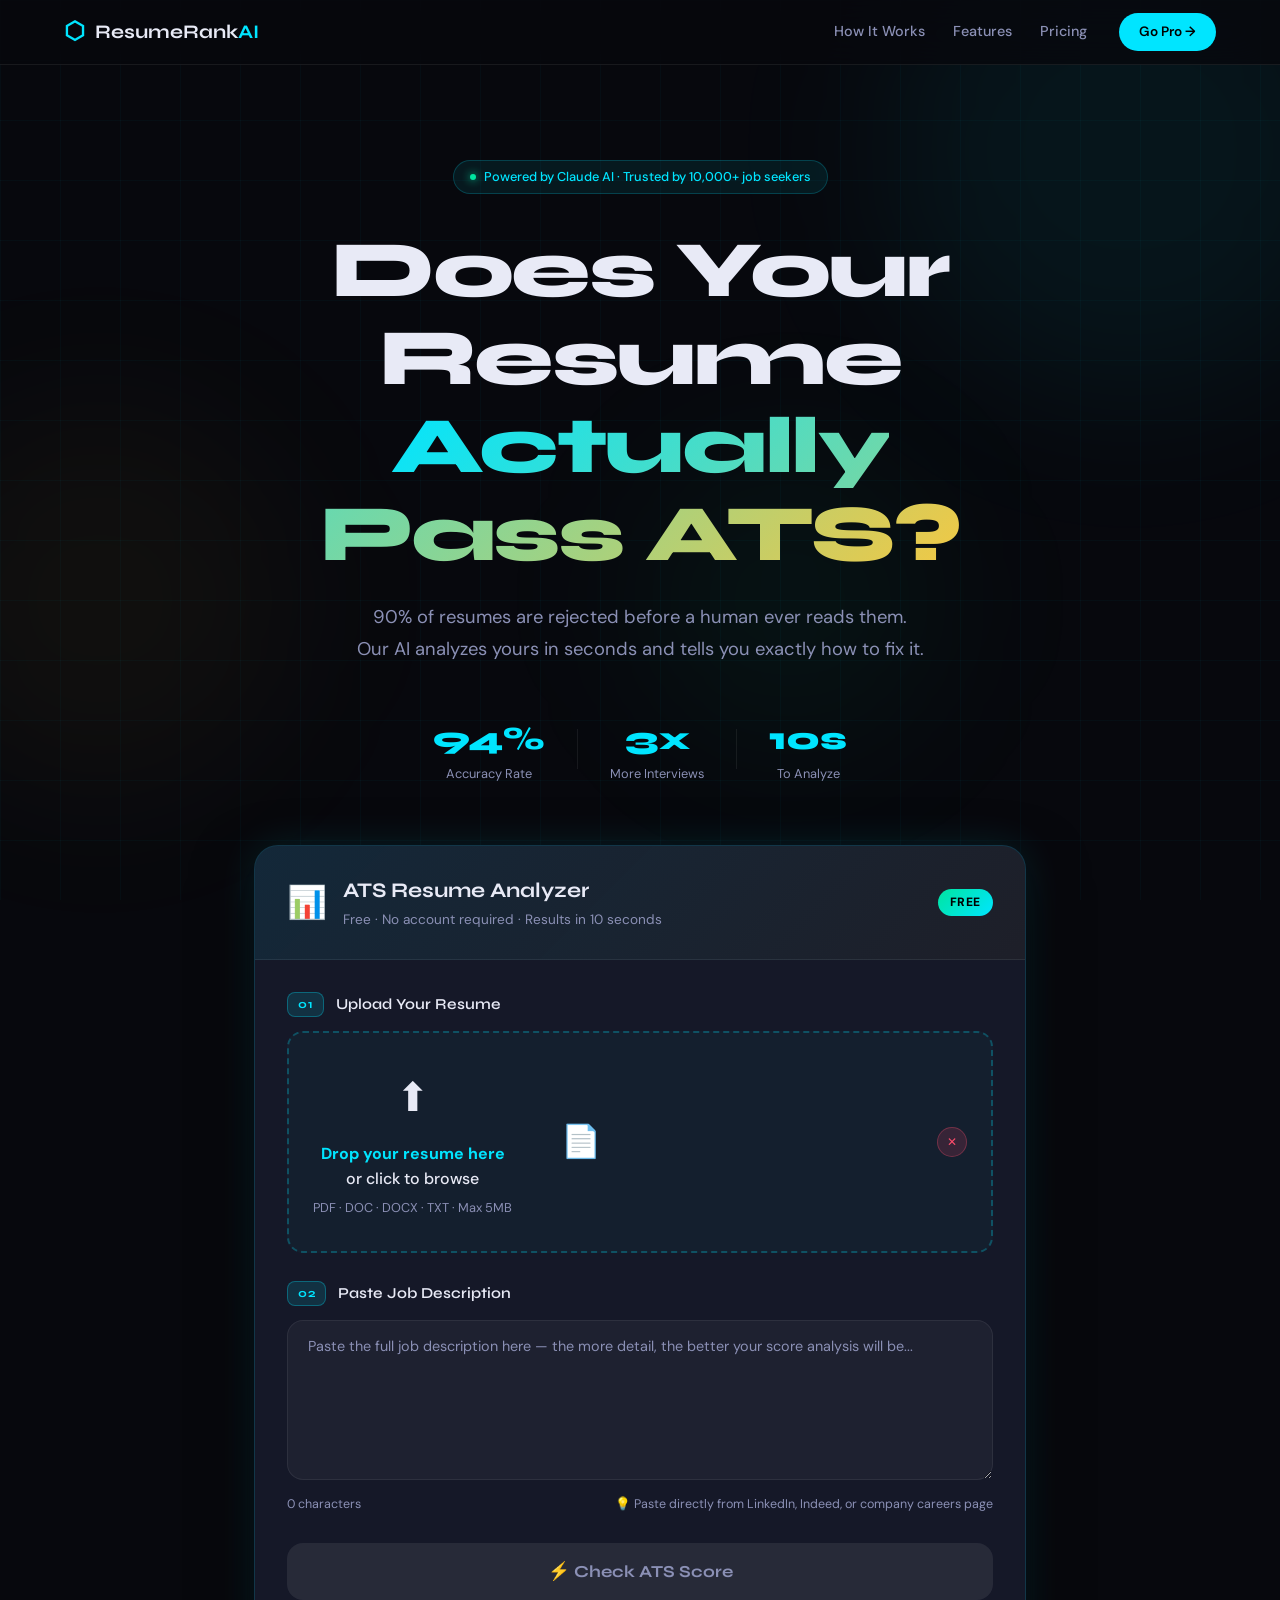
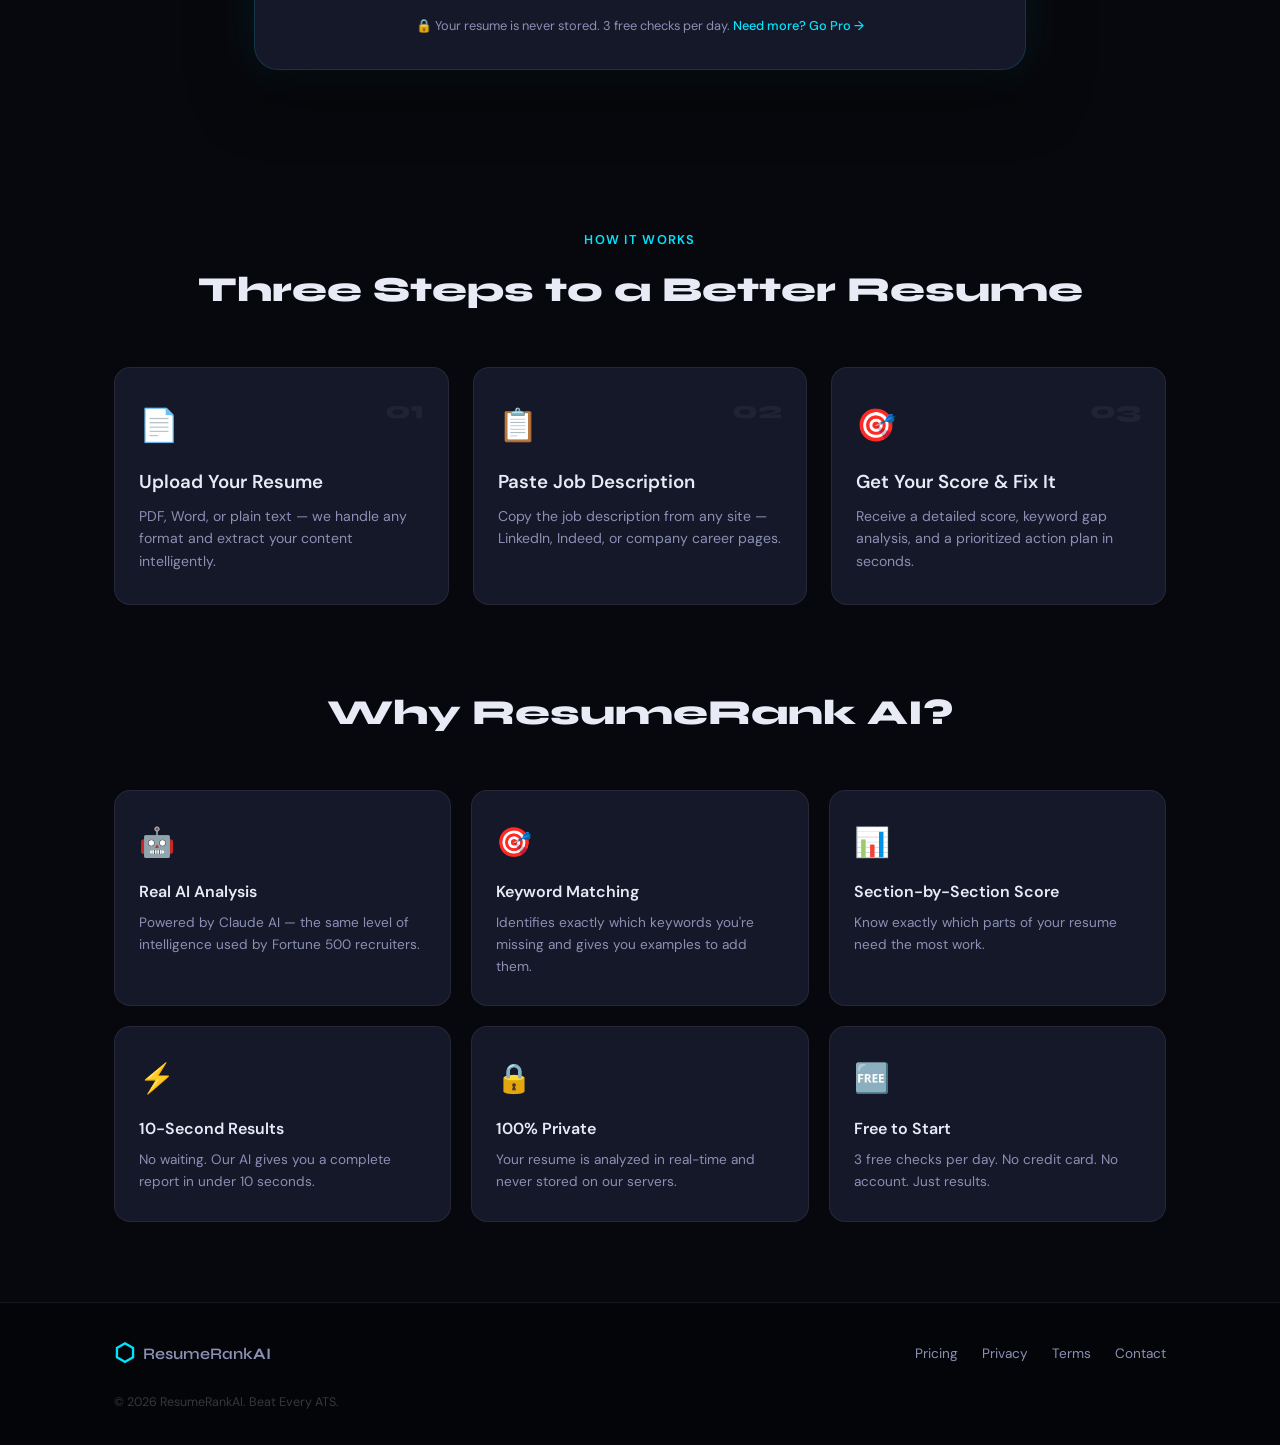
==== commit 36014604: "fix all navigation links" ====
--- a/templates/index.html
+++ b/templates/index.html
@@ -8,6 +8,8 @@
   <link rel="preconnect" href="https://fonts.googleapis.com"/>
   <link href="https://fonts.googleapis.com/css2?family=Syne:wght@400;600;700;800&family=DM+Sans:ital,wght@0,300;0,400;0,500;1,300&display=swap" rel="stylesheet"/>
   <link rel="stylesheet" href="/static/css/style.css"/>
+  <script async src="https://pagead2.googlesyndication.com/pagead/js/adsbygoogle.js?client=ca-pub-9449702579400743"
+     crossorigin="anonymous"></script>
 </head>
 <body>
 
@@ -295,11 +297,11 @@
     </div>
     <div class="footer-links">
       <a href="/pricing">Pricing</a>
-      <a href="#">Privacy</a>
-      <a href="#">Terms</a>
-      <a href="#">Contact</a>
-    </div>
-    <p class="footer-copy">© 2025 ResumeRankAI. Beat Every ATS.</p>
+      <a href="/privacy">Privacy</a>
+      <a href="/terms">Terms</a>
+      <a href="/contact">Contact</a>
+    </div>
+    <p class="footer-copy">© 2026 ResumeRankAI. Beat Every ATS.</p>
   </div>
 </footer>
 
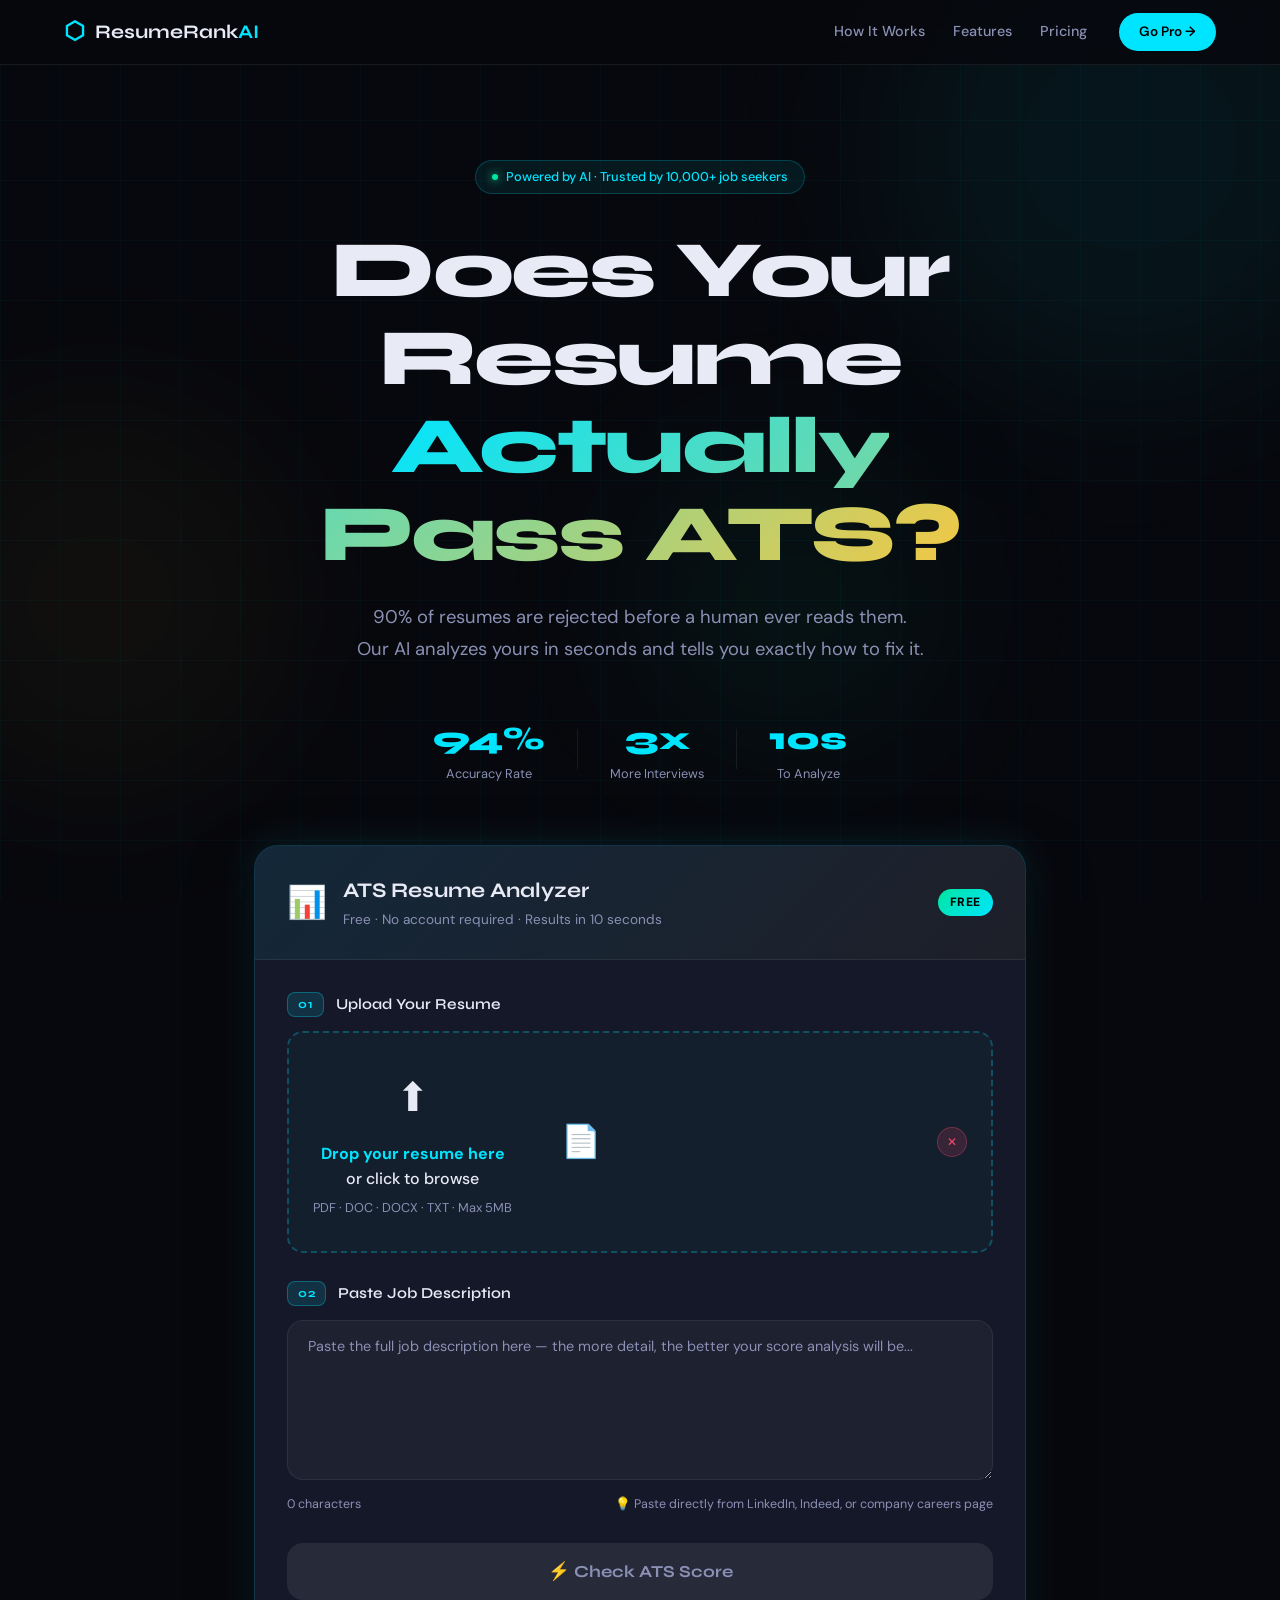
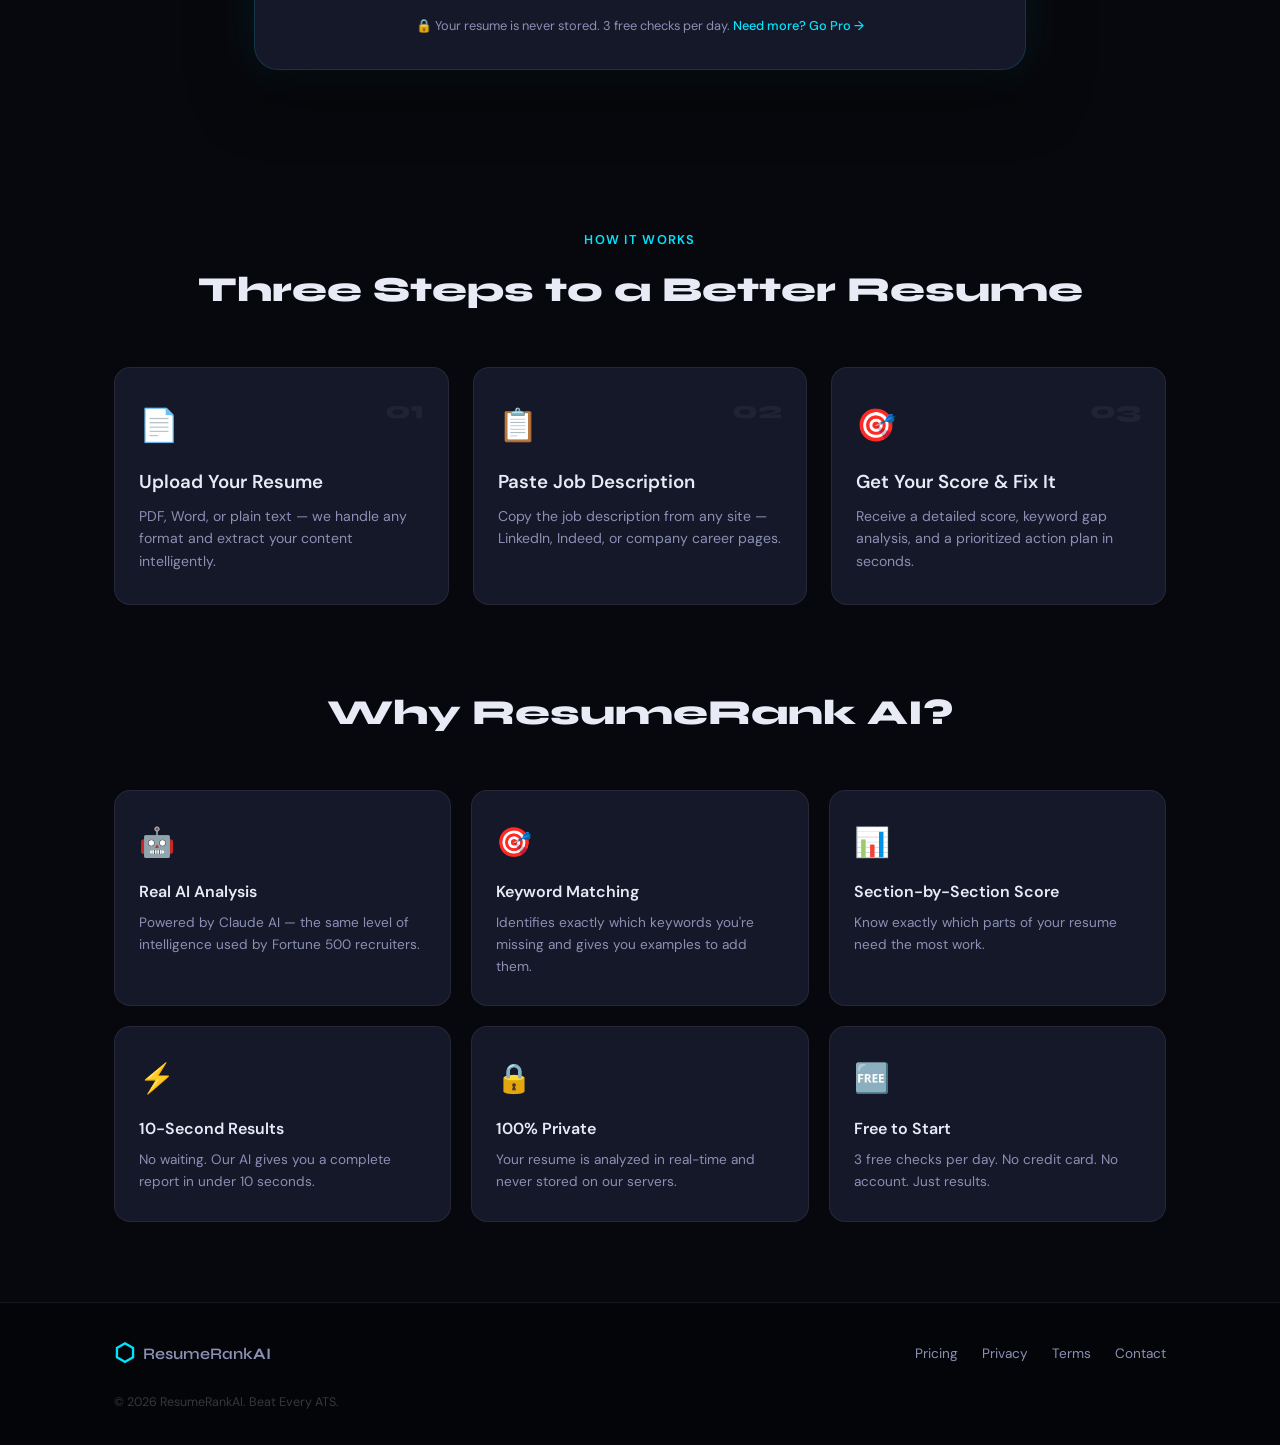
==== commit ba9ce34c: "fix contact form formspree" ====
--- a/templates/index.html
+++ b/templates/index.html
@@ -39,7 +39,7 @@
 <section class="hero">
   <div class="hero-badge">
     <span class="badge-dot"></span>
-    Powered by Claude AI · Trusted by 10,000+ job seekers
+    Powered by AI · Trusted by 10,000+ job seekers
   </div>
   <h1 class="hero-title">
     Does Your Resume<br/>
